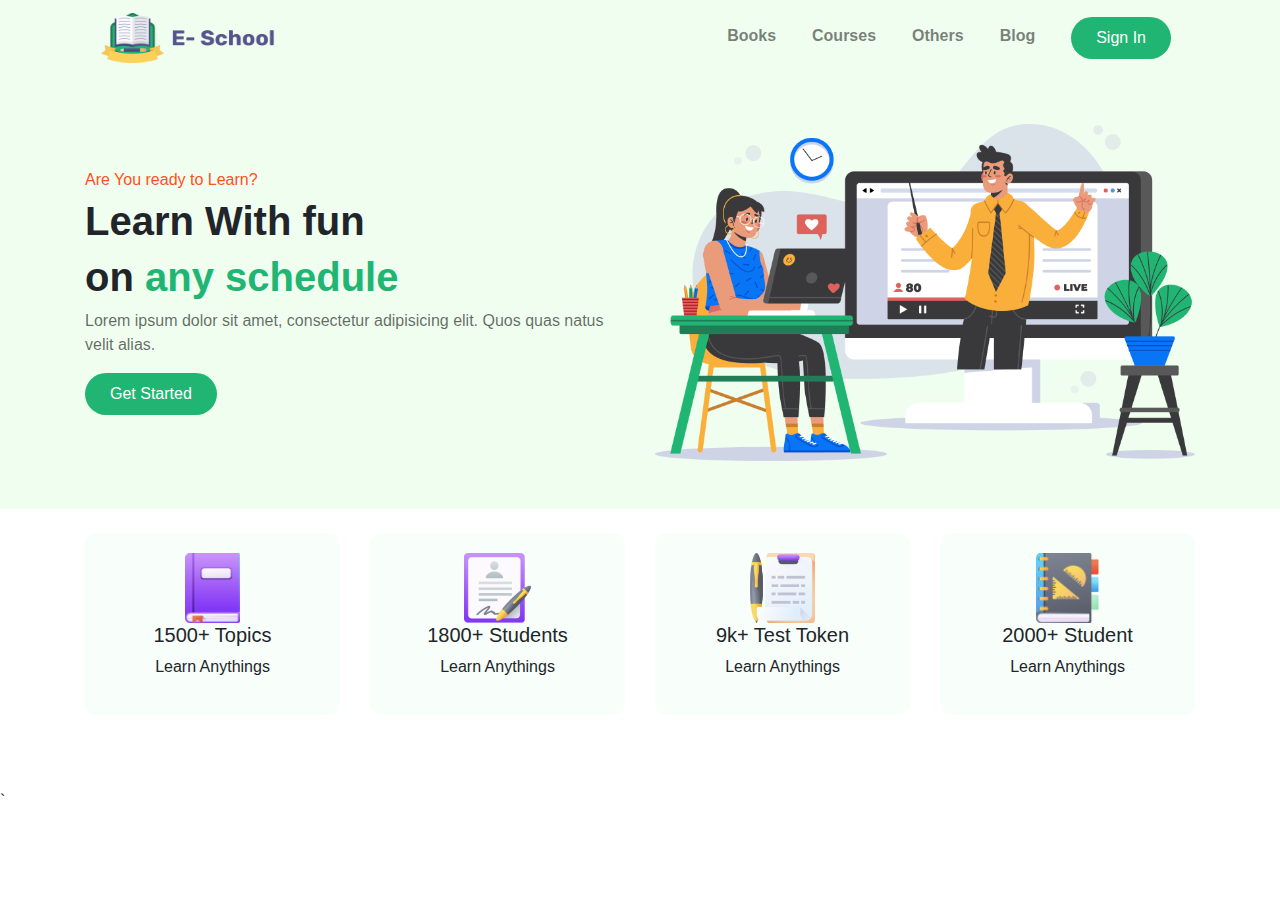
==== index.html @ 2680412a "Add files via upload" ====
<!DOCTYPE html>
<html lang="en">
	<head>
		<meta charset="UTF-8" />
		<meta name="viewport" content="width=device-width, initial-scale=1.0" />
		<link rel="stylesheet" href="css/bootstrapcss/bootstrap.min.css" />
		<link rel="stylesheet" href="css/custom/style.css" />
		<title>E-SCHOOL</title>
	</head>

	<body>
		<header class="heading-color mb-4">
			<!-- navbar -->
			<div class="container">
				<nav class="navbar navbar-expand-lg navbar-light">
					<!-- Logo Here -->
					<a class="navbar-brand" href="#"><img class="logo-resize" src="icon/Logo.png" alt="" /></a>
					<button class="navbar-toggler" type="button" data-toggle="collapse" data-target="#navbarNav" aria-controls="navbarNav" aria-expanded="false" aria-label="Toggle navigation">
						<span class="navbar-toggler-icon"></span>
					</button>
					<!-- Navlinks Here -->
					<div class="collapse navbar-collapse" id="navbarNav">
						<ul class="navbar-nav ml-auto">
							<li class="nav-item">
								<a class="nav-link nav-top" href="#">Books <span class="sr-only">(current)</span></a>
							</li>
							<li class="nav-item">
								<a class="nav-link nav-top" href="#courses">Courses</a>
							</li>
							<li class="nav-item">
								<a class="nav-link nav-top" href="#">Others</a>
							</li>
							<li class="nav-item">
								<a class="nav-link nav-top" href="#">Blog</a>
							</li>
							<li class="nav-item">
								<a class="nav-link" href="#"><button class="btn-forall">Sign In</button></a>
							</li>
						</ul>
					</div>
				</nav>
			</div>
			<div class="container py-5">
				<div class="row align-items-center">
					<div class="col-md-6">
						<h6 class="text-red-info">Are You ready to Learn?</h6>
						<h1 class="heading-font-style">Learn With fun</h1>
						<h1 class="heading-font-style">on <span class="heading-info-style">any schedule</span></h1>
						<p class="paragraph-opacity">Lorem ipsum dolor sit amet, consectetur adipisicing elit. Quos quas natus velit alias.</p>
						<button class="btn-forall">Get Started</button>
					</div>
					<div class="col-md-6">
						<img src="images/Illustration.png" class="d-block w-100" alt="..." />
					</div>
				</div>
			</div>
		</header>
		<!-- shownig category information -->
		<section>
			<div class="container container-btm">
				<div class="row align-items-center">
					<div class="col-md-3">
						<div class="cate-info">
							<img class="cate-logo-resize paddinf-btm" src="icon/book.png" alt="" />
							<h5>1500+ Topics</h5>
							<p>Learn Anythings</p>
						</div>
						<br />
					</div>
					<div class="col-md-3">
						<div class="cate-info">
							<img class="cate-logo-resize paddinf-btm" src="icon/Student.png" alt="" />
							<h5>1800+ Students</h5>
							<p>Learn Anythings</p>
						</div>
						<br />
					</div>

					<div class="col-md-3">
						<div class="cate-info">
							<img class="cate-logo-resize paddinf-btm" src="icon/Test.png" alt="" />
							<h5>9k+ Test Token</h5>
							<p>Learn Anythings</p>
						</div>
						<br />
					</div>
					<div class="col-md-3">
						<div class="cate-info">
							<img class="cate-logo-resize paddinf-btm" src="icon/Students.png" alt="" />
							<h5>2000+ Student</h5>
							<p>Learn Anythings</p>
						</div>
						<br />
					</div>
					<br />
				</div>
			</div>
		</section>

		<!-- javascript resources -->
		<script src="https://code.jquery.com/jquery-3.5.1.slim.min.js" integrity="sha384-DfXdz2htPH0lsSSs5nCTpuj/zy4C+OGpamoFVy38MVBnE+IbbVYUew+OrCXaRkfj" crossorigin="anonymous"></script>
		<script src="https://cdn.jsdelivr.net/npm/popper.js@1.16.0/dist/umd/popper.min.js" integrity="sha384-Q6E9RHvbIyZFJoft+2mJbHaEWldlvI9IOYy5n3zV9zzTtmI3UksdQRVvoxMfooAo" crossorigin="anonymous"></script>
		<script src="https://stackpath.bootstrapcdn.com/bootstrap/4.5.0/js/bootstrap.min.js" integrity="sha384-OgVRvuATP1z7JjHLkuOU7Xw704+h835Lr+6QL9UvYjZE3Ipu6Tp75j7Bh/kR0JKI" crossorigin="anonymous"></script>
		`
	</body>
</html>
---- css/custom/style.css ----
/* container bottomstyle */
.container-btm {
	margin-bottom: 50px;
}
/* heading section coloring */
.heading-color {
	background: #effeef;
}
/* navbar  */
/* logo-resize style */
.logo-resize {
	width: 175px;
	height: 50px;
}
/* navs style */
.nav-item a {
	color: black;
	font-weight: bold;
}
.nav-top {
	margin-top: 7px;
	margin-right: 20px;
}
.carousel-padding {
	padding: 30px;
}

/* carousel sliding image and informatio */
/* span h1 tag */
.heading-info-style {
	color: #21b573;
}
/* heading font style */
.heading-font-style {
	font-size: 40px;
	font-weight: bolder;
}
/* opacity control */
.paragraph-opacity {
	color: rgba(0, 0, 0, 0.596);
}

.text-red-info {
	color: #fd511a;
}

/* showing information section */
.cate-info {
	background: #f8fffb;
	padding: 20px;
	text-align: center;
	border-radius: 10px;
}
.cate-info:hover {
	background: white;
	border: none;
	border-radius: 10px;
	box-shadow: 10px 10px 30px lightgray;
}
.cate-logo-resize {
	height: 70px;
}
.cate-box {
	padding: 10px;
	text-align: center;
}

/* button syyle */
.btn-forall {
	background: #21b573;
	color: #fff;
	border: none;
	border-radius: 25px;
	padding: 9px 25px;
	cursor: pointer;
}
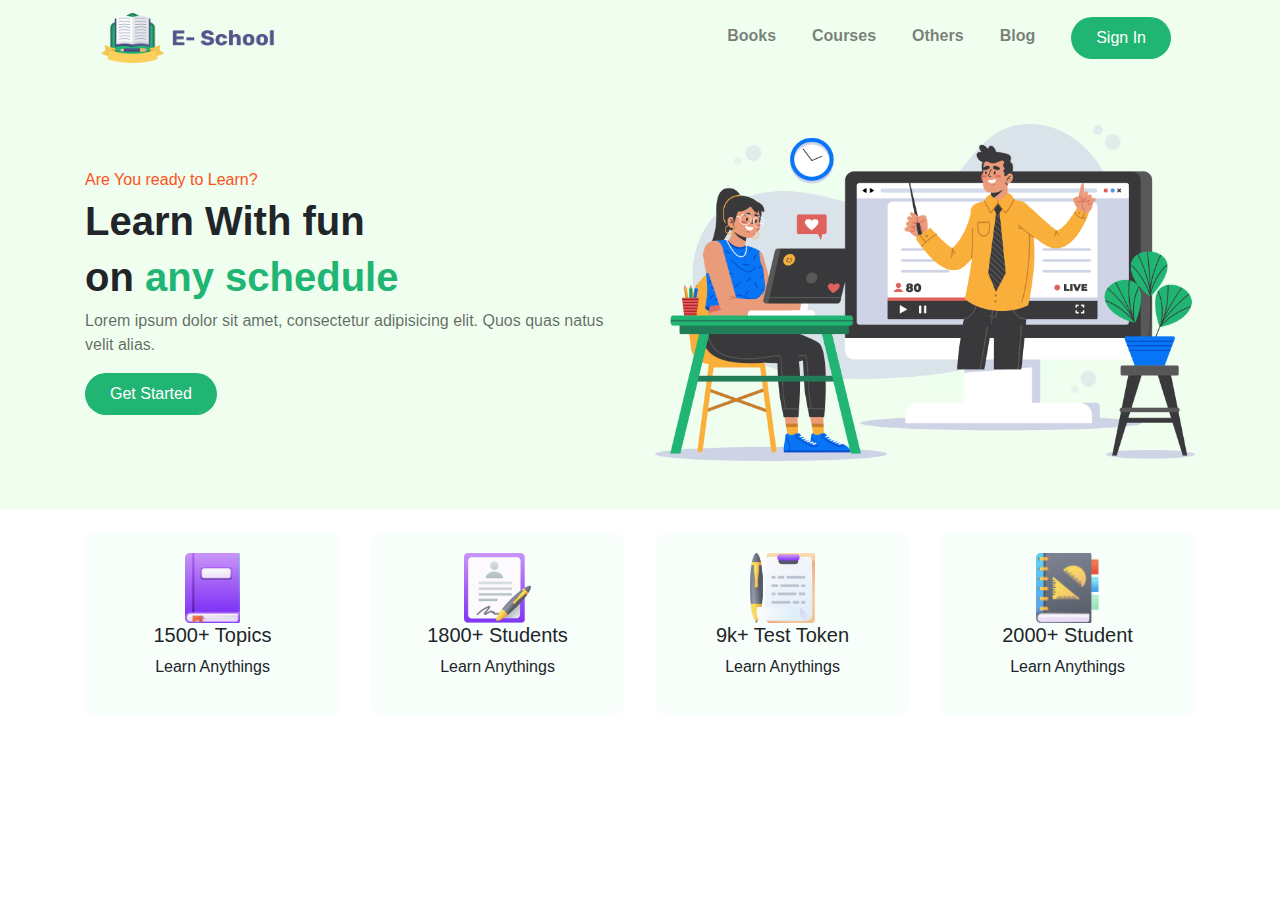
==== commit 2d8bad2e: "Add files via upload" ====
--- a/index.html
+++ b/index.html
@@ -14,7 +14,7 @@
 			<div class="container">
 				<nav class="navbar navbar-expand-lg navbar-light">
 					<!-- Logo Here -->
-					<a class="navbar-brand" href="#"><img class="logo-resize" src="icon/Logo.png" alt="" /></a>
+					<a class="navbar-brand" href="/"><img class="logo-resize" src="icon/Logo.png" alt="" /></a>
 					<button class="navbar-toggler" type="button" data-toggle="collapse" data-target="#navbarNav" aria-controls="navbarNav" aria-expanded="false" aria-label="Toggle navigation">
 						<span class="navbar-toggler-icon"></span>
 					</button>
@@ -47,7 +47,7 @@
 						<h1 class="heading-font-style">Learn With fun</h1>
 						<h1 class="heading-font-style">on <span class="heading-info-style">any schedule</span></h1>
 						<p class="paragraph-opacity">Lorem ipsum dolor sit amet, consectetur adipisicing elit. Quos quas natus velit alias.</p>
-						<button class="btn-forall">Get Started</button>
+						<button class="btn-forall" onclick="location.href='./page2.html'">Get Started</button>
 					</div>
 					<div class="col-md-6">
 						<img src="images/Illustration.png" class="d-block w-100" alt="..." />
@@ -101,6 +101,5 @@
 		<script src="https://code.jquery.com/jquery-3.5.1.slim.min.js" integrity="sha384-DfXdz2htPH0lsSSs5nCTpuj/zy4C+OGpamoFVy38MVBnE+IbbVYUew+OrCXaRkfj" crossorigin="anonymous"></script>
 		<script src="https://cdn.jsdelivr.net/npm/popper.js@1.16.0/dist/umd/popper.min.js" integrity="sha384-Q6E9RHvbIyZFJoft+2mJbHaEWldlvI9IOYy5n3zV9zzTtmI3UksdQRVvoxMfooAo" crossorigin="anonymous"></script>
 		<script src="https://stackpath.bootstrapcdn.com/bootstrap/4.5.0/js/bootstrap.min.js" integrity="sha384-OgVRvuATP1z7JjHLkuOU7Xw704+h835Lr+6QL9UvYjZE3Ipu6Tp75j7Bh/kR0JKI" crossorigin="anonymous"></script>
-		`
 	</body>
 </html>
--- a/css/custom/style.css
+++ b/css/custom/style.css
@@ -74,3 +74,23 @@
 	padding: 9px 25px;
 	cursor: pointer;
 }
+
+.salary-area form {
+	width: 240px;
+	margin: 0 auto;
+	padding: 60px 0;
+	padding-bottom: 10px;
+}
+
+.salary-area form input {
+	display: block;
+	width: 100%;
+	height: 30px;
+	margin-bottom: 10px;
+}
+
+.salary-area form button {
+	border: none;
+	border: 1px solid black;
+	border-radius: 4px;
+}
